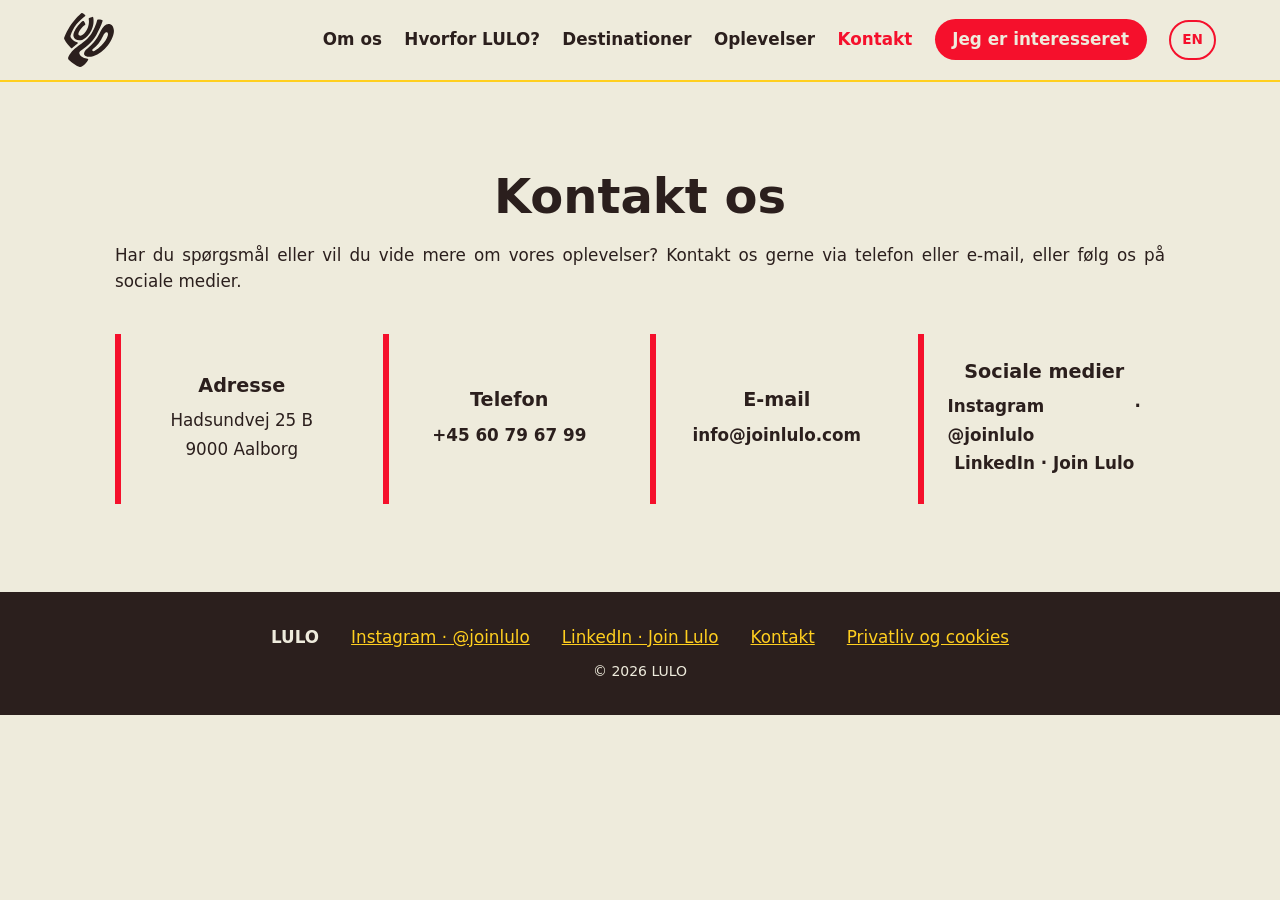
==== contact.html @ 72f29b58 "new commit(contact page)" ====
<!DOCTYPE html>
<html lang="da">
<head>
  <meta charset="utf-8">
  <meta name="viewport" content="width=device-width, initial-scale=1">
  <title>Kontakt | LULO</title>
  <meta name="description" content="Kontakt LULO via adresse, telefon, e-mail, Instagram eller LinkedIn.">
  <link rel="stylesheet" href="css/style.css">
  <link rel="icon" type="image/svg+xml" href="assets/lulo-logo-dark.svg">
  <link rel="icon" type="image/svg+xml" href="assets/lulo-logo-white.svg" media="(prefers-color-scheme: dark)">
</head>
<body>
  <a class="skip-link" href="#top">Gå til hovedindhold</a>

  <header class="nav">
    <a class="logo" href="index.html#top" aria-label="LULO – forsiden">
      <img src="assets/lulo-logo-brown.svg" alt="LULO">
    </a>
    <button class="nav-toggle" type="button" aria-label="Åbn menu" aria-expanded="false" aria-controls="primary-navigation">
      <span></span><span></span><span></span>
    </button>
    <nav id="primary-navigation" aria-label="Hovednavigation" lang="da">
      <a href="who-we-are.html">Om os</a>
      <a href="index.html#why">Hvorfor LULO?</a>
      <a href="index.html#destinations">Destinationer</a>
      <a href="index.html#experiences">Oplevelser</a>
      <a href="contact.html" aria-current="page">Kontakt</a>
      <a class="btn small" href="index.html#interest">Jeg er interesseret</a>
      <button class="language-toggle" type="button" aria-label="Switch language to English">EN</button>
    </nav>
  </header>

  <main id="top">
    <section class="sec contact-page">
      <h1>Kontakt os</h1>
      <p class="lead">Har du spørgsmål eller vil du vide mere om vores oplevelser? Kontakt os gerne via telefon eller e-mail, eller følg os på sociale medier.</p>

      <div class="contact-grid">
        <article class="card contact-card">
          <h2>Adresse</h2>
          <address>Hadsundvej 25 B<br>9000 Aalborg</address>
        </article>
        <article class="card contact-card">
          <h2>Telefon</h2>
          <p><a href="tel:+4560796799">+45 60 79 67 99</a></p>
        </article>
        <article class="card contact-card">
          <h2>E-mail</h2>
          <p><a href="mailto:info@joinlulo.com">info@joinlulo.com</a></p>
        </article>
        <article class="card contact-card">
          <h2>Sociale medier</h2>
          <p><a href="https://www.instagram.com/joinlulo/" target="_blank" rel="noopener noreferrer">Instagram · @joinlulo</a></p>
          <p><a href="https://www.linkedin.com/company/luloconnect/about/?viewAsMember=true" target="_blank" rel="noopener noreferrer">LinkedIn · Join Lulo</a></p>
        </article>
      </div>
    </section>
  </main>

  <footer class="footer">
    <strong>LULO</strong>
    <a href="https://www.instagram.com/joinlulo/" target="_blank" rel="noopener noreferrer" aria-label="Følg LULO på Instagram, @joinlulo">Instagram · @joinlulo</a>
    <a href="https://www.linkedin.com/company/luloconnect/about/?viewAsMember=true" target="_blank" rel="noopener noreferrer" aria-label="LULO på LinkedIn">LinkedIn · Join Lulo</a>
    <a href="contact.html" aria-current="page">Kontakt</a>
    <a href="privacy.html">Privatliv og cookies</a>
    <small>© 2026 LULO</small>
  </footer>

  <script src="js/main.js"></script>
  <script src="js/language.js"></script>
</body>
</html>
---- css/style.css ----
/*
  Cores e letra principais do site.
  Ao alterar estes valores, as cores usadas em várias secções atualizam-se juntas.
*/
:root {
  --blackish-brown: #2B1F1D;
  --soft-white: #EEEBDC;
  --golden-yellow: #FFCF1F;
  --punchy-red: #F5102C;
  --wine: var(--blackish-brown);
  --wine-dark: var(--blackish-brown);
  --yellow: var(--golden-yellow);
  --cream: var(--soft-white);
  --cream-shade: var(--soft-white);
  --font: system-ui, -apple-system, BlinkMacSystemFont, "Segoe UI", sans-serif;
}

/* Regras base partilhadas por toda a página. */
* {
  box-sizing: border-box;
  margin: 0;
}

html {
  scroll-behavior: smooth;
}

body {
  font-family: var(--font);
  background: var(--cream);
  color: var(--wine-dark);
  line-height: 1.6;
  font-size: 1.05rem;
}

a {
  color: var(--punchy-red);
}

/* Lets keyboard users skip repeated navigation and reach page content. */
.skip-link {
  position: fixed;
  top: .75rem;
  left: .75rem;
  z-index: 30;
  padding: .65rem 1rem;
  transform: translateY(-160%);
  background: var(--cream);
  color: var(--wine);
  font-weight: 700;
}

.skip-link:focus {
  transform: translateY(0);
}

/* Contorno visível quando se navega com teclado. */
:focus-visible {
  outline: 3px solid var(--punchy-red);
  outline-offset: 3px;
}

/* Barra de navegação fixa no topo; o JavaScript pode escondê-la no scroll. */
.nav {
  position: sticky;
  top: 0;
  z-index: 10;
  display: flex;
  justify-content: space-between;
  align-items: center;
  padding: .8rem 5vw;
  background: var(--cream);
  border-bottom: 2px solid var(--yellow);
  transition: transform .25s ease;
  will-change: transform;
}

/* Esta classe é adicionada pelo JavaScript quando a página desce. */
.nav.nav-hidden {
  transform: translateY(calc(-100% - 2px));
}

/* Mostra novamente a barra quando o utilizador navega com teclado. */
.nav:focus-within {
  transform: translateY(0);
}

.logo {
  display: inline-flex;
  align-items: center;
  text-decoration: none;
  line-height: 0;
}

.logo img {
  display: block;
  width: auto;
  height: 54px;
  max-width: 60px;
  object-fit: contain;
}

.nav nav {
  display: flex;
  gap: 1.4rem;
  align-items: center;
}

.nav nav a {
  text-decoration: none;
  font-weight: 600;
}

.nav nav a:not(.btn) {
  color: var(--blackish-brown);
}

.nav nav a:not(.btn):hover,
.nav nav a:not(.btn):focus-visible,
.nav nav a:not(.btn):active,
.nav nav a:not(.btn)[aria-current="page"] {
  color: var(--punchy-red);
}

/* Compact language switcher shown beside the navigation links. */
.language-toggle {
  min-width: 44px;
  min-height: 40px;
  padding: .35rem .7rem;
  border: 2px solid var(--punchy-red);
  border-radius: 999px;
  background: transparent;
  color: var(--punchy-red);
  font: inherit;
  font-size: .85rem;
  font-weight: 800;
  cursor: pointer;
}

.language-toggle:hover {
  background: var(--wine);
  color: var(--cream);
}

.nav-toggle {
  display: none;
  width: 44px;
  height: 44px;
  padding: 0;
  border: 2px solid var(--punchy-red);
  border-radius: 50%;
  background: transparent;
  color: var(--punchy-red);
  cursor: pointer;
}

.nav-toggle span {
  display: block;
  width: 19px;
  height: 2px;
  margin: 0;
  border-radius: 2px;
  background: currentColor;
  transition: transform .2s ease, opacity .2s ease;
}

/* Estilo partilhado pelos botões e respetivas variações. */
.btn {
  display: inline-block;
  background: var(--punchy-red);
  color: var(--soft-white);
  font: inherit;
  font-weight: 700;
  padding: .85rem 1.6rem;
  border-radius: 999px;
  border: 0;
  text-decoration: none;
  cursor: pointer;
}

.btn:hover {
  background: var(--wine-dark);
}

.btn.small {
  padding: .45rem 1.1rem;
}

.btn.yellow {
  background: var(--punchy-red);
  color: var(--soft-white);
}

.btn.yellow:hover {
  background: var(--blackish-brown);
}

/* Primeira secção da página. */
.hero {
  position: relative;
  display: grid;
  grid-template-columns: minmax(0, 1fr);
  align-items: center;
  min-height: min(92vh, 850px);
  padding: 4rem 5vw;
  background: var(--wine);
  color: var(--cream);
  overflow: hidden;
  text-align: left;
}

/* Escurece ligeiramente o vídeo para o texto do hero continuar legível. */
.hero::before {
  content: "";
  position: absolute;
  inset: 0;
  z-index: 1;
  background: linear-gradient(90deg, rgb(43 31 29 / 82%), rgb(43 31 29 / 38%)),
    linear-gradient(0deg, rgb(43 31 29 / 28%), transparent);
  pointer-events: none;
}

.hero-text {
  position: relative;
  z-index: 2;
  width: 100%;
  max-width: 1000px;
}

.hero:fullscreen {
  width: 100vw;
  height: 100vh;
  min-height: 100vh;
  grid-template-columns: minmax(0, 1fr);
}

.hero-fullscreen {
  position: absolute;
  right: 1.25rem;
  bottom: 1.25rem;
  z-index: 3;
  display: grid;
  place-items: center;
  width: 44px;
  height: 44px;
  border: 2px solid var(--cream);
  border-radius: 50%;
  background: var(--wine);
  color: var(--cream);
  font: inherit;
  font-size: 1.7rem;
  line-height: 1;
  cursor: pointer;
}

.hero-fullscreen:hover {
  background: var(--yellow);
  color: var(--wine-dark);
}

.hero h1 {
  max-width: 100%;
  font-size: clamp(3rem, 8.5vw, 6rem);
  line-height: 1.06;
  font-weight: 800;
  margin-bottom: 1.4rem;
  text-align: left;
}

.hero p {
  font-size: 1.05rem;
  max-width: 34ch;
  margin: 0 0 2rem;
  text-align: left;
}

.hero .btn {
  background: var(--punchy-red);
  color: var(--soft-white);
}

.hero .btn:hover {
  background: var(--blackish-brown);
}

/* Vídeo do Equador no hero; só começa a carregar quando o visitante carrega em play. */
.hero-video {
  position: absolute;
  inset: 0;
  z-index: 0;
  display: block;
  width: 100%;
  height: 100%;
  object-fit: cover;
  background: var(--blackish-brown);
}

/* Espaçamento e largura comuns às secções de conteúdo. */
.sec {
  padding: 5.5rem 5vw;
}

/* Center the site's written content while retaining each layout's structure. */
main,
.footer {
  text-align: center;
}

/* Justifica os parágrafos sem alterar o alinhamento dos títulos e rótulos. */
main p:not(.tag):not(.tagline):not(.what-tagline):not(.destination-status) {
  text-align: justify;
}

.product-category-copy,
.product-landscape figcaption,
.facts dt,
.facts dd {
  text-align: center;
}

.ticks {
  display: table;
  margin-inline: auto;
  text-align: left;
}

.destination-card {
  align-items: center;
}

.steps li:nth-child(odd) {
  text-align: center;
}

.footer {
  justify-content: center;
}

.sec > h2,
.sec > .lead,
.sec > .grid,
.sec > .steps,
.product,
.form-wrap {
  max-width: 1050px;
  margin-inline: auto;
}

.sec h2 {
  font-size: clamp(1.9rem, 4vw, 3rem);
  line-height: 1.1;
  font-weight: 800;
  margin-bottom: 1.2rem;
}

.lead {
  font-size: 1.05rem;
  max-width: 62ch;
  margin-inline: auto;
  line-height: 1.55;
}

.what-copy {
  max-width: 1050px;
  margin-inline: auto;
}

.what-copy .lead {
  margin-inline: auto;
}

.what-tagline {
  max-width: 62ch;
  margin: -.7rem auto 1rem;
  color: var(--wine);
  font-size: 1.4rem;
  font-weight: 700;
  line-height: 1.3;
  text-align: center;
}

/* Fundos alternativos usados para separar visualmente as secções. */
.alt {
  background: var(--cream-shade);
}

.dark {
  background: var(--wine-dark);
  color: var(--cream);
}

.dark a:not(.btn) {
  color: var(--golden-yellow);
}

/* Grelhas de cartões para diferentes conteúdos. */
.grid {
  display: grid;
  gap: 1.4rem;
  margin-top: 2.2rem;
}

.grid.four {
  grid-template-columns: repeat(auto-fit, minmax(210px, 1fr));
}

.grid.three {
  grid-template-columns: repeat(auto-fit, minmax(260px, 1fr));
}

.card {
  background: var(--cream);
  border-left: 6px solid var(--yellow);
  padding: 1.5rem;
}

.alt .card {
  border-left-color: var(--wine);
}

/* Cards for current and planned LULO destinations. */
.destination-card {
  display: flex;
  flex-direction: column;
  align-items: flex-start;
  min-height: 230px;
}

.destination-status {
  margin-bottom: .65rem;
  color: var(--wine);
  font-size: .78rem;
  font-weight: 800;
  letter-spacing: .08em;
  text-transform: uppercase;
}

.card.destination-card h3 {
  font-size: 1.5rem;
}

.destination-card a {
  margin-top: auto;
  padding-top: 1rem;
  color: var(--punchy-red);
  font-weight: 800;
}

.destination-card-upcoming {
  background: var(--cream);
}

.why-copy {
  max-width: 1050px;
  margin-inline: auto;
}

.why-copy h3 {
  max-width: 45ch;
  margin-inline: auto;
  margin-bottom: 1.25rem;
  font-size: 1.4rem;
  line-height: 1.3;
}

.why-copy p {
  max-width: 75ch;
  margin-inline: auto;
  margin-top: 1rem;
  line-height: 1.7;
}

/* Introductory banner and long-form sections on the Who We Are page. */
.story-hero {
  display: grid;
  grid-template-columns: 1.1fr .9fr;
  align-items: center;
  gap: 3rem;
  padding: 4.5rem 8vw;
  background: var(--wine);
  color: var(--cream);
}

.story-hero-copy h1 {
  max-width: 15ch;
  margin: .8rem 0 1rem;
  font-size: clamp(2.4rem, 5vw, 4.5rem);
  line-height: 1.05;
}

.story-hero-copy > p:last-child {
  max-width: 55ch;
  margin-inline: auto;
  font-size: 1.05rem;
}

.story-hero img {
  display: block;
  width: 100%;
  max-height: 430px;
  aspect-ratio: 4 / 3;
  object-fit: cover;
  border: 8px solid var(--cream);
  border-radius: 48% 48% 12px 12px;
}

.story-content {
  max-width: 900px;
  margin-inline: auto;
}

.story-content > p:not(.lead) {
  max-width: 75ch;
  margin: 1.2rem auto 0;
  line-height: 1.8;
}

.story-content > .lead {
  max-width: 75ch;
}

.story-subtitle {
  margin: -.5rem 0 1rem;
  font-size: 1.4rem;
  line-height: 1.3;
}

.story-two-column {
  display: grid;
  grid-template-columns: repeat(2, minmax(0, 1fr));
  gap: 6rem;
  max-width: 1050px;
  margin-inline: auto;
  container-type: inline-size;
}

.story-two-column p {
  max-width: none;
  margin: .8rem 0 0;
  line-height: 1.8;
}

.story-two-column h2 {
  white-space: nowrap;
  font-size: clamp(1rem, calc(1rem + 1vw), 2rem);
  font-size: clamp(1.25rem, calc(4cqi - .25rem), 2.3rem);
}

.story-content .btn {
  margin-top: 1.5rem;
}

.card h3 {
  font-size: 1.25rem;
  margin-bottom: .4rem;
}

/* Conteúdo da experiência no Equador e respetivos detalhes. */
.product {
  display: grid;
  grid-template-columns: 1.4fr 1fr;
  gap: 3rem;
  align-items: start;
}

.tag {
  display: inline-block;
  background: var(--yellow);
  color: var(--wine-dark);
  font-weight: 700;
  padding: .2rem .8rem;
  border-radius: 999px;
  margin-bottom: 1rem;
}

.tagline {
  margin: -.7rem 0 1rem;
  color: var(--yellow);
  font-size: 1.05rem;
  font-weight: 700;
}

.product-highlights {
  display: grid;
  grid-template-columns: repeat(3, minmax(0, 1fr));
  gap: 1.2rem;
  max-width: 1050px;
  margin: 3rem auto 0;
}

.product-category {
  display: flex;
  min-width: 0;
  flex-direction: column;
  overflow: hidden;
  border-top: 6px solid var(--yellow);
  background: var(--cream);
  color: var(--wine-dark);
}

.product-category img {
  display: block;
  width: 100%;
  aspect-ratio: 16 / 10;
  object-fit: cover;
}

.product-category-copy {
  flex: 1;
  padding: 1.25rem;
}

.product-category h3 {
  margin-bottom: .55rem;
  font-size: 1.3rem;
  line-height: 1.2;
}

.product-landscapes {
  display: grid;
  grid-template-columns: repeat(2, minmax(0, 1fr));
  gap: 1.2rem;
  max-width: 1050px;
  margin: 1.2rem auto 0;
}

.product-landscape {
  min-width: 0;
  overflow: hidden;
  border: 2px solid var(--cream);
  background: var(--cream);
  color: var(--wine-dark);
}

.product-landscape img {
  display: block;
  width: 100%;
  aspect-ratio: 2 / 1;
  object-fit: cover;
}

.product-landscape figcaption {
  padding: .65rem .9rem;
  font-weight: 700;
}

.ticks {
  list-style: none;
  padding: 0;
  margin: 1.6rem 0 2rem;
}

.ticks li {
  padding-left: 1.8rem;
  margin-bottom: .6rem;
  position: relative;
}

/* Pequeno círculo amarelo usado como marcador da lista. */
.ticks li::before {
  content: "";
  position: absolute;
  left: 0;
  top: .55em;
  width: .9rem;
  height: .9rem;
  border-radius: 50%;
  background: var(--yellow);
}

.facts {
  border: 2px solid var(--yellow);
  padding: 1.6rem;
}

.facts dl {
  margin: 0;
}

.fact-item {
  display: grid;
  grid-template-columns: 1.35rem minmax(0, 1fr);
  gap: .6rem 1rem;
  padding: 1rem 0;
  border-bottom: 1px solid rgb(250 244 233 / 18%);
}

.fact-item:first-child {
  padding-top: 0;
}

.fact-item:last-child {
  padding-bottom: 0;
  border-bottom: 0;
}

.fact-icon {
  width: 1.25rem;
  height: 1.25rem;
  margin-top: .15rem;
  fill: none;
  stroke: var(--cream);
  stroke-width: 1.8;
  stroke-linecap: round;
  stroke-linejoin: round;
}

.facts dt {
  color: var(--yellow);
  font-weight: 600;
  line-height: 1.4;
}

.facts dd {
  margin: .35rem 0 0;
}

.fact-description {
  display: flex;
  align-items: baseline;
  justify-content: center;
  gap: .55rem;
}

.fact-check {
  flex: 0 0 auto;
  color: var(--golden-yellow);
  font-size: 1.15em;
  font-weight: 800;
  line-height: 1;
}

/* Linha temporal dos passos em "How it works". */
.steps {
  list-style: none;
  padding: 0;
  display: grid;
  position: relative;
  grid-template-columns: minmax(0, 1fr) 4rem minmax(0, 1fr);
  gap: 1.25rem 0;
  margin-top: 2.2rem;
  counter-reset: step;
}

.steps::before {
  content: "";
  position: absolute;
  top: .5rem;
  bottom: .5rem;
  left: 50%;
  width: 3px;
  background: var(--wine);
  transform: translateX(-50%);
}

.steps li {
  position: relative;
  min-width: 0;
  padding: 1.2rem 1.4rem;
  background: var(--cream-shade);
  counter-increment: step;
}

.steps li:nth-child(1) {
  grid-column: 1;
  grid-row: 1;
}

.steps li:nth-child(2) {
  grid-column: 3;
  grid-row: 2;
}

.steps li:nth-child(3) {
  grid-column: 1;
  grid-row: 3;
}

.steps li:nth-child(4) {
  grid-column: 3;
  grid-row: 4;
}

.steps li:nth-child(odd) {
  border-right: 5px solid var(--wine);
  text-align: center;
}

.steps li:nth-child(even) {
  border-left: 5px solid var(--wine);
}

.steps li::before {
  content: "";
  position: absolute;
  top: 1.55rem;
  z-index: 1;
  width: 1.1rem;
  height: 1.1rem;
  border: 3px solid var(--cream);
  border-radius: 50%;
  background: var(--yellow);
  box-shadow: 0 0 0 2px var(--wine);
}

.steps li:nth-child(odd)::before {
  right: -2.55rem;
}

.steps li:nth-child(even)::before {
  left: -2.55rem;
}

.steps li::after {
  content: "";
  position: absolute;
  top: 2.05rem;
  width: 1.45rem;
  height: 2px;
  background: var(--wine);
}

.steps li:nth-child(odd)::after {
  right: -1.45rem;
}

.steps li:nth-child(even)::after {
  left: -1.45rem;
}

.steps h3::before {
  content: "TRIN " counter(step, decimal-leading-zero);
  display: block;
  color: var(--wine);
  font-size: .72rem;
  letter-spacing: .1em;
  margin-bottom: .35rem;
}

html[lang="en"] .steps h3::before {
  content: "STEP " counter(step, decimal-leading-zero);
}

/* Contacto direto para registar interesse na experiência. */
.form-wrap {
  max-width: 560px;
}

.form-wrap > .btn {
  margin-top: 1.5rem;
}

/* Rodapé com contactos e ligações informativas. */
.footer {
  display: flex;
  flex-wrap: wrap;
  gap: .6rem 2rem;
  align-items: center;
  padding: 2rem 5vw;
  background: var(--wine);
  color: var(--cream);
}

.footer a {
  color: var(--golden-yellow);
}

.footer small {
  flex-basis: 100%;
}

/* Contact details presented as simple, responsive cards. */
.contact-page {
  font-family: var(--font);
}

.contact-page > h1 {
  margin-bottom: 1.2rem;
  font-size: clamp(2rem, 4vw, 3rem);
  font-weight: 800;
  line-height: 1.1;
}

.contact-grid {
  display: grid;
  grid-template-columns: repeat(auto-fit, minmax(220px, 1fr));
  gap: 1.25rem;
  max-width: 1050px;
  margin: 2.5rem auto 0;
}

.contact-card {
  display: flex;
  min-height: 170px;
  flex-direction: column;
  align-items: center;
  justify-content: center;
  overflow-wrap: anywhere;
  border-left-color: var(--punchy-red);
}

.contact-card h2 {
  margin-bottom: .6rem;
  font-size: 1.2rem;
  line-height: 1.2;
}

.contact-card address,
.contact-card p {
  font-style: normal;
  line-height: 1.7;
}

.contact-card a {
  color: var(--blackish-brown);
  font-weight: 650;
  text-decoration-color: transparent;
  transition: color .2s ease, text-decoration-color .2s ease;
}

.contact-card a:hover,
.contact-card a:focus-visible,
.contact-card a:active {
  color: var(--punchy-red);
  text-decoration-color: currentColor;
}

/* Animação de entrada dos elementos marcados com .reveal. */
.js .reveal {
  opacity: 0;
  transform: translateY(22px);
  transition: opacity .6s ease, transform .6s ease;
  transition-delay: calc(var(--i, 0) * 90ms);
}

.js .reveal.in {
  opacity: 1;
  transform: none;
}

/* Reduz movimento para quem o desativou nas definições do sistema. */
@media (prefers-reduced-motion: reduce) {
  html {
    scroll-behavior: auto;
  }

  .nav {
    transition: none;
  }

  .nav-toggle span {
    transition: none;
  }

  .js .reveal {
    opacity: 1;
    transform: none;
    transition: none;
  }
}

/* Ajustes para ecrãs pequenos, como telemóveis. */
@media (min-width: 761px) and (max-width: 900px) {
  .nav-toggle {
    display: flex;
    flex-direction: column;
    align-items: center;
    justify-content: center;
    gap: 5px;
  }

  .nav nav {
    position: absolute;
    top: 100%;
    right: 0;
    left: 0;
    display: none;
    flex-direction: column;
    align-items: stretch;
    gap: 0;
    padding: .45rem 5vw 1rem;
    border-bottom: 2px solid var(--yellow);
    background: var(--cream);
    box-shadow: 0 10px 18px rgb(0 0 0 / 10%);
  }

  .nav.nav-menu-open nav {
    display: flex;
  }

  .nav nav a {
    padding: .7rem 0;
  }

  .nav nav .btn {
    margin-top: .45rem;
    padding: .65rem 1rem;
    text-align: center;
  }

  .language-toggle {
    align-self: center;
    margin-top: .7rem;
  }
}

@media (max-width: 760px) {
  .hero,
  .product,
  .story-hero {
    grid-template-columns: 1fr;
  }

  .story-hero {
    gap: 2rem;
    padding: 3.5rem 5vw;
  }

  .story-hero img {
    max-height: 330px;
  }

  .story-two-column {
    grid-template-columns: 1fr;
    gap: 2rem;
  }

  .story-two-column h2 {
    font-size: clamp(1.5rem, 5vw, 2rem);
  }

  .product-highlights,
  .product-landscapes {
    grid-template-columns: 1fr;
  }

  .steps {
    grid-template-columns: 1.5rem minmax(0, 1fr);
    gap: 1.2rem 0;
  }

  .steps::before {
    left: .75rem;
    transform: none;
  }

  .steps li:nth-child(n) {
    grid-column: 2;
    grid-row: auto;
    border-right: 0;
    border-left: 5px solid var(--wine);
    text-align: center;
  }

  .steps li::before {
    right: auto;
    left: -1.3rem;
  }

  .steps li::after {
    right: auto;
    left: -.75rem;
    width: .75rem;
  }

  .hero {
    min-height: min(92vh, 850px);
    padding: 3.5rem 5vw;
  }

  .hero h1 {
    font-size: clamp(2.6rem, 10vw, 4rem);
  }

  .logo img {
    height: 38px;
  }

  /* O menu compacto abre os links quando o visitante toca no botão. */
  .nav-toggle {
    display: flex;
    flex-direction: column;
    align-items: center;
    justify-content: center;
    gap: 5px;
  }

  .nav-toggle[aria-expanded="true"] span:first-child {
    transform: translateY(6px) rotate(45deg);
  }

  .nav-toggle[aria-expanded="true"] span:nth-child(2) {
    opacity: 0;
  }

  .nav-toggle[aria-expanded="true"] span:last-child {
    transform: translateY(-6px) rotate(-45deg);
  }

  .nav nav {
    position: absolute;
    top: 100%;
    right: 0;
    left: 0;
    display: none;
    flex-direction: column;
    align-items: stretch;
    gap: 0;
    padding: .45rem 5vw 1rem;
    border-bottom: 2px solid var(--yellow);
    background: var(--cream);
    box-shadow: 0 10px 18px rgb(0 0 0 / 10%);
  }

  .nav.nav-menu-open nav {
    display: flex;
  }

  .nav nav a {
    padding: .7rem 0;
  }

  .nav nav .btn {
    margin-top: .45rem;
    padding: .65rem 1rem;
    text-align: center;
  }

  .language-toggle {
    align-self: center;
    margin-top: .7rem;
  }

  .sec {
    padding: 3.5rem 5vw;
  }

}
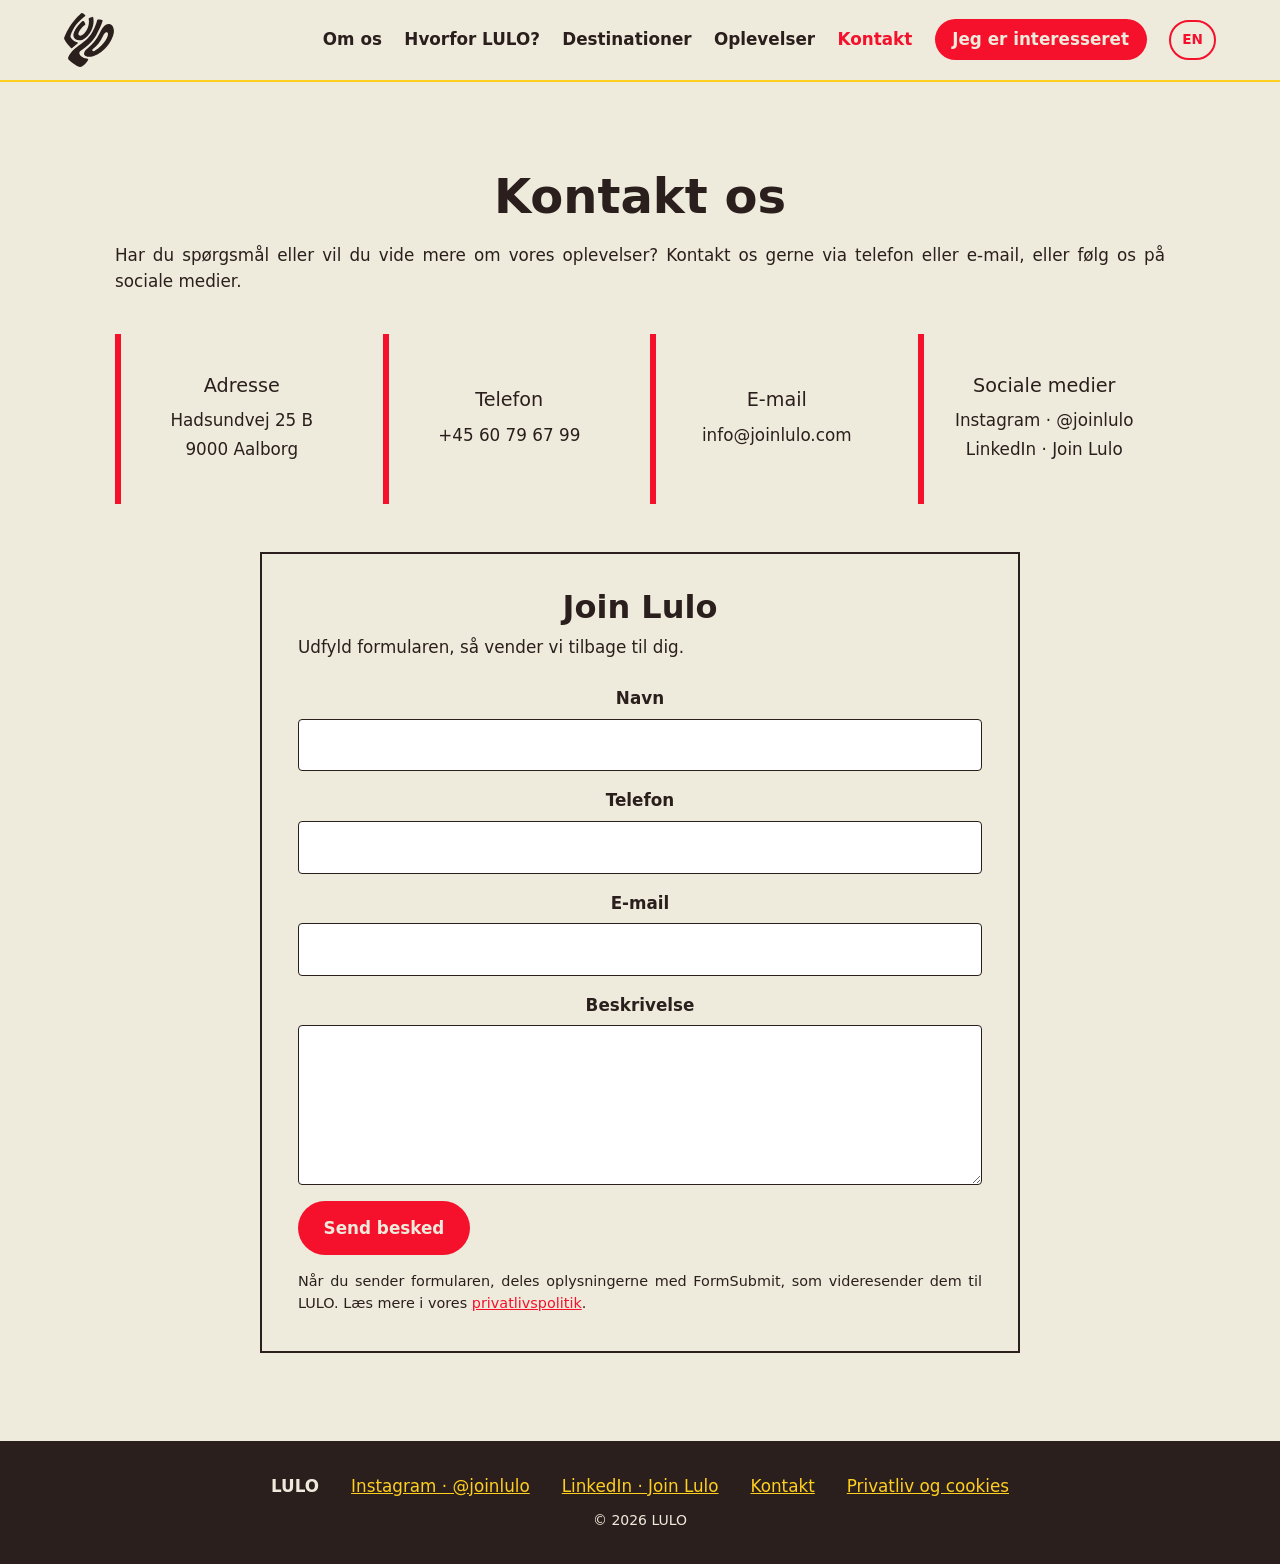
==== commit 76b996d9: "new commit fotos novas, texto melhorado, adição de informação no produto, adição do formulário na pa" ====
--- a/contact.html
+++ b/contact.html
@@ -54,6 +54,39 @@
           <p><a href="https://www.linkedin.com/company/luloconnect/about/?viewAsMember=true" target="_blank" rel="noopener noreferrer">LinkedIn · Join Lulo</a></p>
         </article>
       </div>
+
+      <div class="contact-form-wrap">
+        <h2>Join Lulo</h2>
+        <p class="contact-form-intro">Udfyld formularen, så vender vi tilbage til dig.</p>
+        <form class="contact-form" id="contact-form" action="https://formsubmit.co/info@joinlulo.com" method="POST">
+          <input type="hidden" name="_subject" value="Ny besked fra LULO's kontaktside">
+          <input type="hidden" name="_template" value="table">
+          <div class="form-honeypot" aria-hidden="true">
+            <label for="company-website">Lad dette felt stå tomt</label>
+            <input id="company-website" type="text" name="_honey" tabindex="-1" autocomplete="off">
+          </div>
+
+          <div class="contact-form-field">
+            <label for="contact-name">Navn</label>
+            <input id="contact-name" type="text" name="name" autocomplete="name" required>
+          </div>
+          <div class="contact-form-field">
+            <label for="contact-phone">Telefon</label>
+            <input id="contact-phone" type="tel" name="phone" autocomplete="tel">
+          </div>
+          <div class="contact-form-field">
+            <label for="contact-email">E-mail</label>
+            <input id="contact-email" type="email" name="email" autocomplete="email" required>
+          </div>
+          <div class="contact-form-field">
+            <label for="contact-description">Beskrivelse</label>
+            <textarea id="contact-description" name="description" rows="5" required></textarea>
+          </div>
+          <button class="btn" type="submit">Send besked</button>
+          <p class="contact-form-privacy">Når du sender formularen, deles oplysningerne med FormSubmit, som videresender dem til LULO. Læs mere i vores <a href="privacy.html">privatlivspolitik</a>.</p>
+          <p class="contact-form-status" id="contact-form-status" role="status" aria-live="polite"></p>
+        </form>
+      </div>
     </section>
   </main>
 
@@ -68,5 +101,6 @@
 
   <script src="js/main.js"></script>
   <script src="js/language.js"></script>
+  <script src="js/contact-form.js"></script>
 </body>
 </html>
--- a/css/style.css
+++ b/css/style.css
@@ -379,6 +379,42 @@
   text-align: center;
 }
 
+/* Tre billeder viser de vigtigste temaer i LULOs oplevelser. */
+.theme-gallery {
+  display: grid;
+  grid-template-columns: repeat(auto-fit, minmax(210px, 1fr));
+  gap: 1.2rem;
+  max-width: 1050px;
+  margin: 2.2rem auto 0;
+}
+
+.theme-photo {
+  min-width: 0;
+  overflow: hidden;
+  border-top: 5px solid var(--golden-yellow);
+  padding: .55rem;
+  background: var(--blackish-brown);
+  color: var(--soft-white);
+}
+
+.theme-photo img {
+  display: block;
+  width: 100%;
+  aspect-ratio: 4 / 3;
+  object-fit: cover;
+}
+
+.intro-theme-gallery .theme-photo:first-child img {
+  object-position: center 18%;
+}
+
+.theme-photo figcaption {
+  padding: .7rem .4rem .25rem;
+  font-size: .95rem;
+  font-weight: 700;
+  text-align: center;
+}
+
 /* Fundos alternativos usados para separar visualmente as secções. */
 .alt {
   background: var(--cream-shade);
@@ -553,6 +589,22 @@
 .card h3 {
   font-size: 1.25rem;
   margin-bottom: .4rem;
+}
+
+.experience-photo {
+  display: block;
+  width: 100%;
+  aspect-ratio: 4 / 3;
+  margin-bottom: 1rem;
+  object-fit: cover;
+}
+
+.story-photo-strip {
+  display: grid;
+  grid-template-columns: repeat(2, minmax(0, 1fr));
+  gap: 1.2rem;
+  max-width: 900px;
+  margin: 2.4rem auto 0;
 }
 
 /* Conteúdo da experiência no Equador e respetivos detalhes. */
@@ -889,6 +941,83 @@
   margin: 2.5rem auto 0;
 }
 
+.contact-form-wrap {
+  max-width: 760px;
+  margin: 3rem auto 0;
+  padding: clamp(1.25rem, 4vw, 2.25rem);
+  border: 2px solid var(--blackish-brown);
+  background: var(--soft-white);
+}
+
+.contact-form-wrap h2 {
+  margin-bottom: .6rem;
+  font-size: clamp(1.5rem, 3vw, 2rem);
+}
+
+.contact-form-intro {
+  margin-bottom: 1.5rem;
+}
+
+.contact-form {
+  display: grid;
+  gap: 1rem;
+}
+
+.contact-form-field {
+  display: grid;
+  gap: .4rem;
+}
+
+.contact-form-field label {
+  font-weight: 700;
+}
+
+.contact-form-field input,
+.contact-form-field textarea {
+  width: 100%;
+  border: 1px solid var(--blackish-brown);
+  border-radius: 4px;
+  padding: .75rem .85rem;
+  background: #fff;
+  color: var(--blackish-brown);
+  font: inherit;
+}
+
+.contact-form-field textarea {
+  min-height: 140px;
+  resize: vertical;
+}
+
+.contact-form .btn {
+  justify-self: start;
+  border: 0;
+  cursor: pointer;
+}
+
+.contact-form .btn:disabled {
+  cursor: wait;
+  opacity: .7;
+}
+
+.contact-form-privacy,
+.contact-form-status {
+  font-size: .9rem;
+  line-height: 1.5;
+}
+
+.contact-form-status:empty {
+  display: none;
+}
+
+.contact-form-status[data-state="error"] {
+  color: #9b1025;
+  font-weight: 700;
+}
+
+.form-honeypot {
+  display: none;
+}
+
 .contact-card {
   display: flex;
   min-height: 170px;
@@ -903,6 +1032,7 @@
   margin-bottom: .6rem;
   font-size: 1.2rem;
   line-height: 1.2;
+  font-weight: 400;
 }
 
 .contact-card address,
@@ -913,7 +1043,7 @@
 
 .contact-card a {
   color: var(--blackish-brown);
-  font-weight: 650;
+  font-weight: 400;
   text-decoration-color: transparent;
   transition: color .2s ease, text-decoration-color .2s ease;
 }
@@ -1005,6 +1135,10 @@
 }
 
 @media (max-width: 760px) {
+  .story-photo-strip {
+    grid-template-columns: 1fr;
+  }
+
   .hero,
   .product,
   .story-hero {
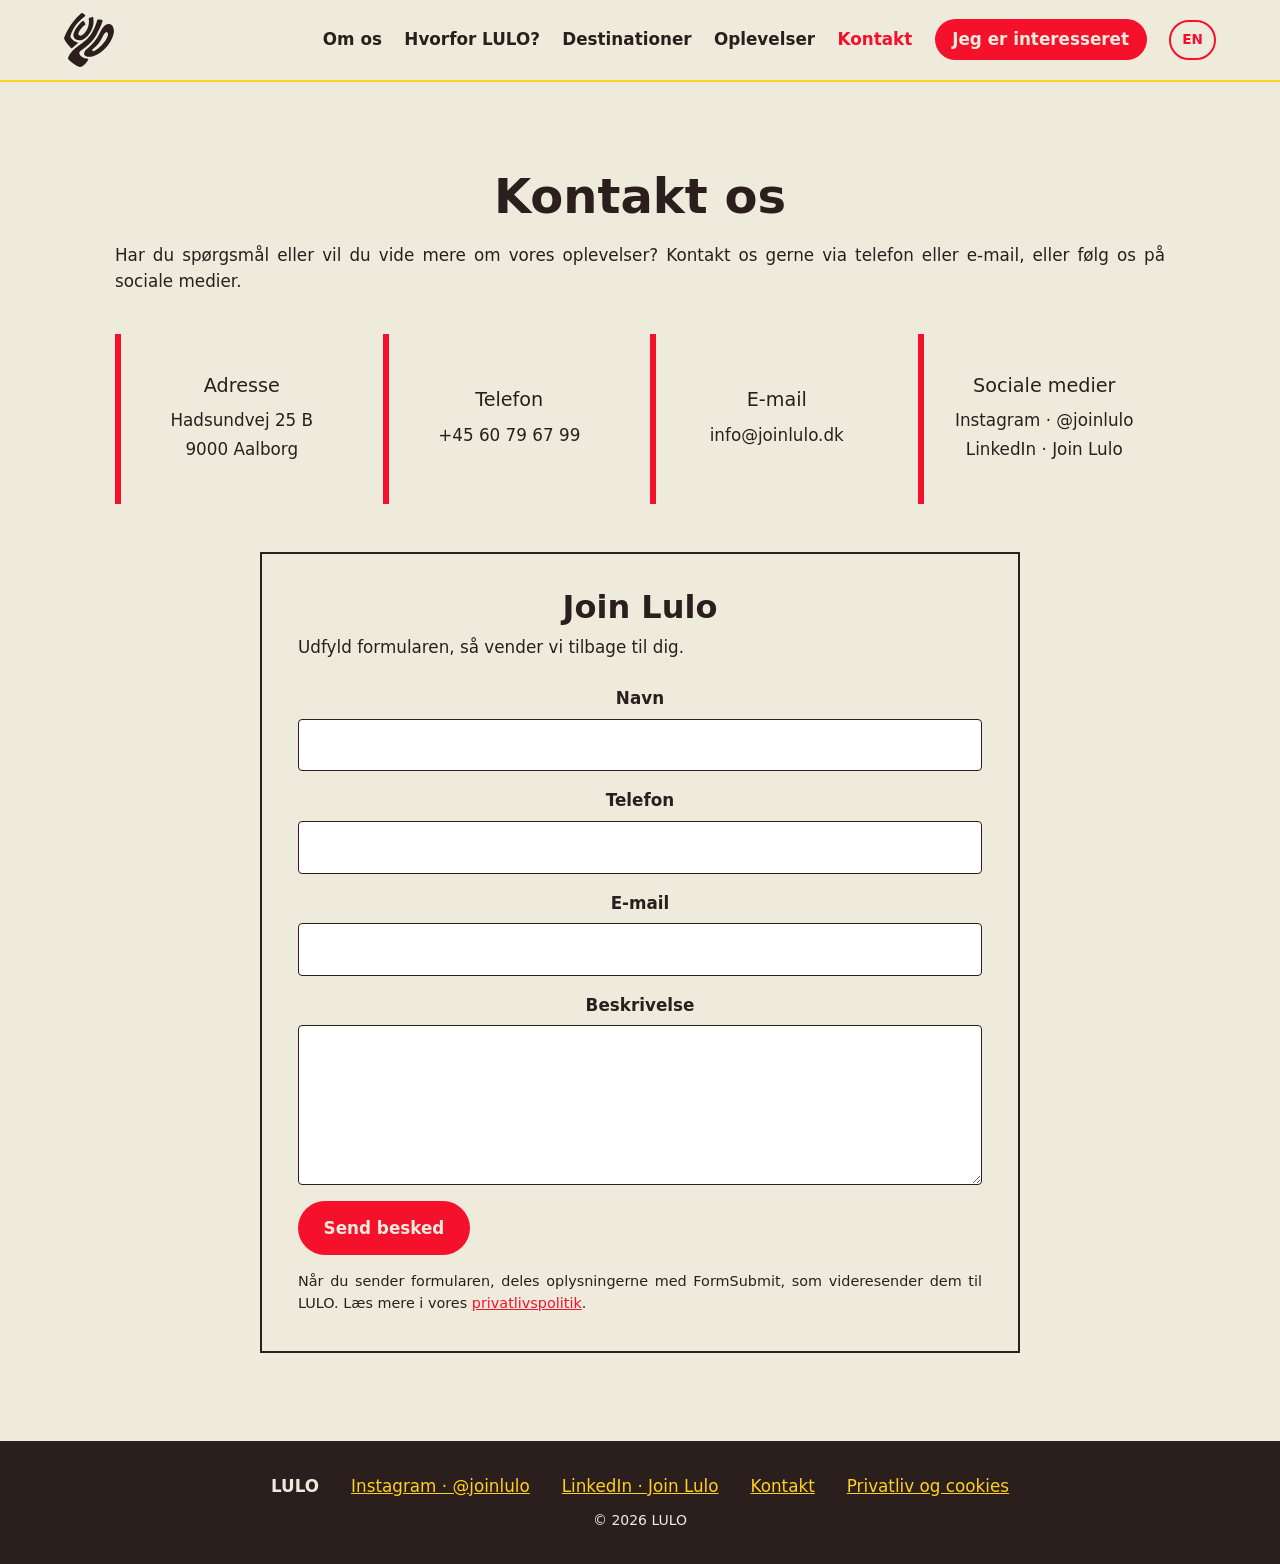
==== commit f8e4d787: "commit erro email" ====
--- a/contact.html
+++ b/contact.html
@@ -46,7 +46,7 @@
         </article>
         <article class="card contact-card">
           <h2>E-mail</h2>
-          <p><a href="mailto:info@joinlulo.com">info@joinlulo.com</a></p>
+          <p><a href="mailto:info@joinlulo.dk">info@joinlulo.dk</a></p>
         </article>
         <article class="card contact-card">
           <h2>Sociale medier</h2>
@@ -58,7 +58,7 @@
       <div class="contact-form-wrap">
         <h2>Join Lulo</h2>
         <p class="contact-form-intro">Udfyld formularen, så vender vi tilbage til dig.</p>
-        <form class="contact-form" id="contact-form" action="https://formsubmit.co/info@joinlulo.com" method="POST">
+        <form class="contact-form" id="contact-form" action="https://formsubmit.co/info@joinlulo.dk" method="POST">
           <input type="hidden" name="_subject" value="Ny besked fra LULO's kontaktside">
           <input type="hidden" name="_template" value="table">
           <div class="form-honeypot" aria-hidden="true">
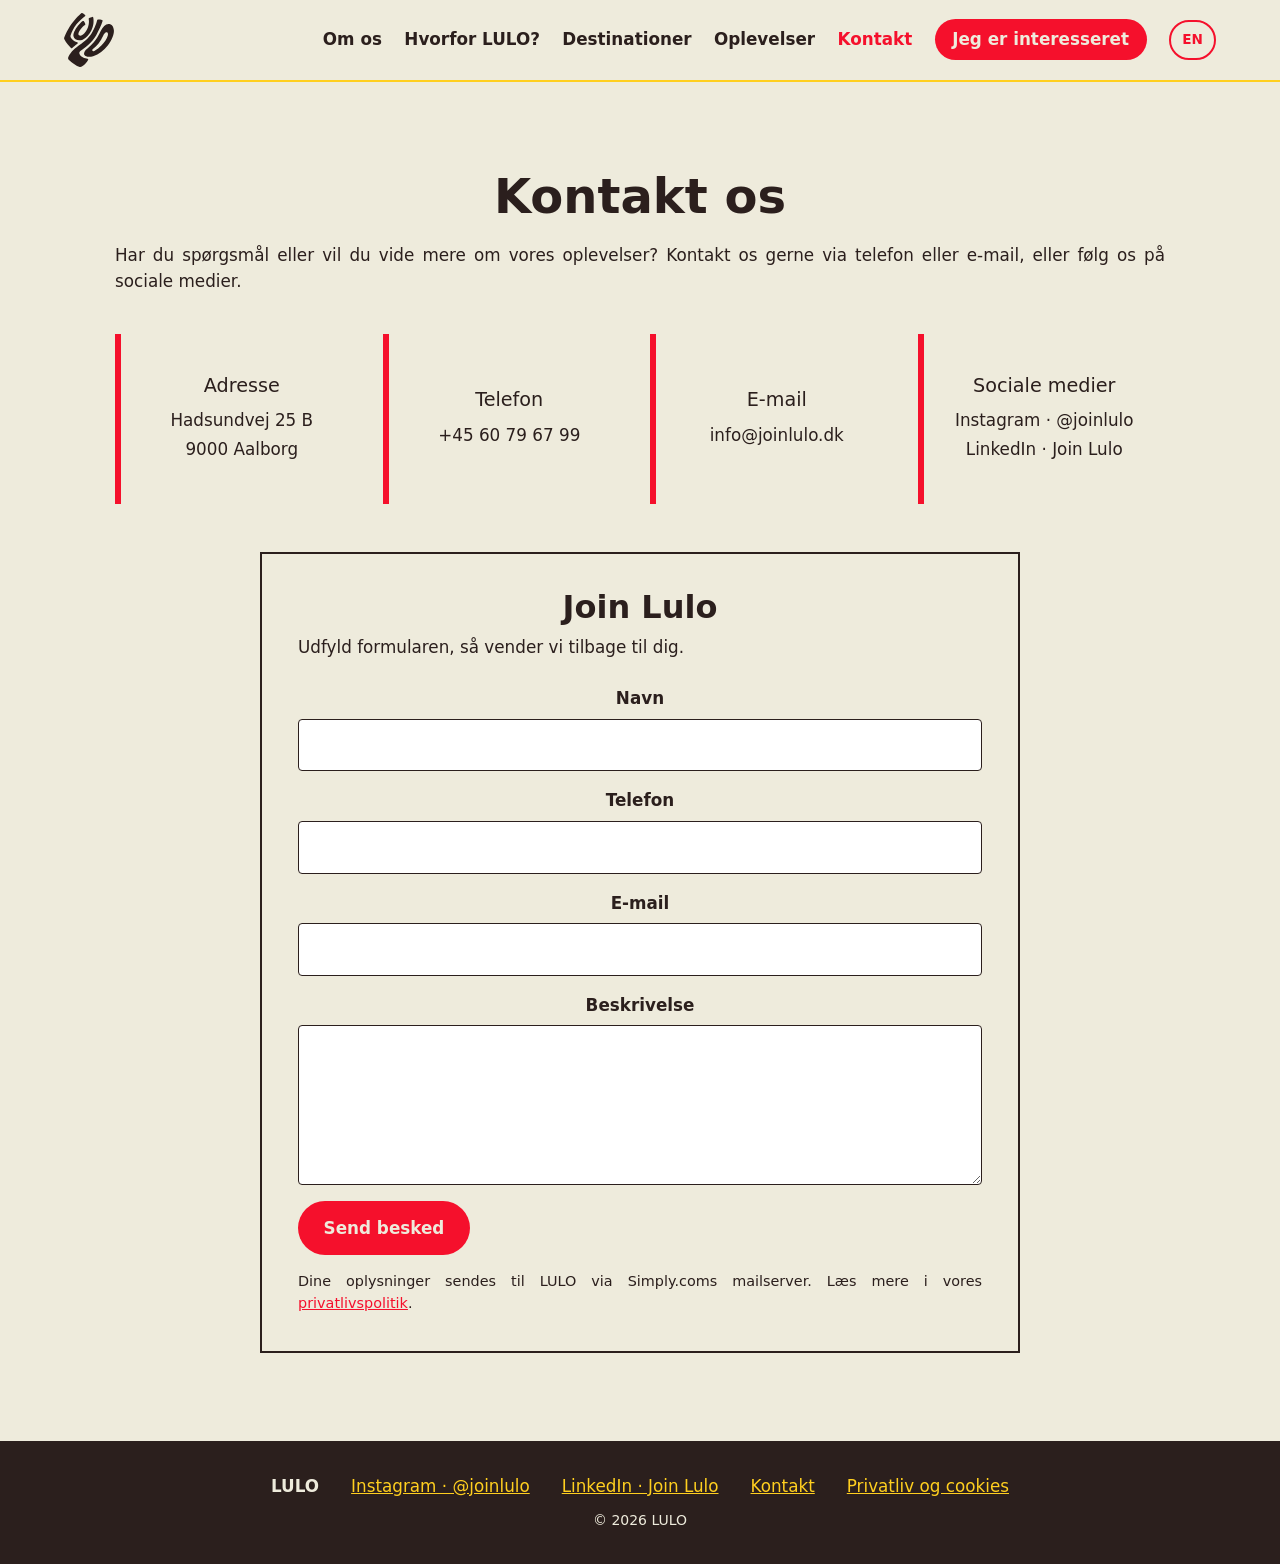
==== commit edd491b7: "commit form 1" ====
--- a/contact.html
+++ b/contact.html
@@ -58,9 +58,7 @@
       <div class="contact-form-wrap">
         <h2>Join Lulo</h2>
         <p class="contact-form-intro">Udfyld formularen, så vender vi tilbage til dig.</p>
-        <form class="contact-form" id="contact-form" action="https://formsubmit.co/info@joinlulo.dk" method="POST">
-          <input type="hidden" name="_subject" value="Ny besked fra LULO's kontaktside">
-          <input type="hidden" name="_template" value="table">
+        <form class="contact-form" id="contact-form" action="contact-handler.php" method="POST">
           <div class="form-honeypot" aria-hidden="true">
             <label for="company-website">Lad dette felt stå tomt</label>
             <input id="company-website" type="text" name="_honey" tabindex="-1" autocomplete="off">
@@ -83,8 +81,7 @@
             <textarea id="contact-description" name="description" rows="5" required></textarea>
           </div>
           <button class="btn" type="submit">Send besked</button>
-          <p class="contact-form-privacy">Når du sender formularen, deles oplysningerne med FormSubmit, som videresender dem til LULO. Læs mere i vores <a href="privacy.html">privatlivspolitik</a>.</p>
-          <p class="contact-form-status" id="contact-form-status" role="status" aria-live="polite"></p>
+          <p class="contact-form-privacy">Dine oplysninger sendes til LULO via Simply.coms mailserver. Læs mere i vores <a href="privacy.html">privatlivspolitik</a>.</p>
         </form>
       </div>
     </section>
@@ -101,6 +98,5 @@
 
   <script src="js/main.js"></script>
   <script src="js/language.js"></script>
-  <script src="js/contact-form.js"></script>
 </body>
 </html>
--- a/css/style.css
+++ b/css/style.css
@@ -1005,15 +1005,6 @@
   line-height: 1.5;
 }
 
-.contact-form-status:empty {
-  display: none;
-}
-
-.contact-form-status[data-state="error"] {
-  color: #9b1025;
-  font-weight: 700;
-}
-
 .form-honeypot {
   display: none;
 }
